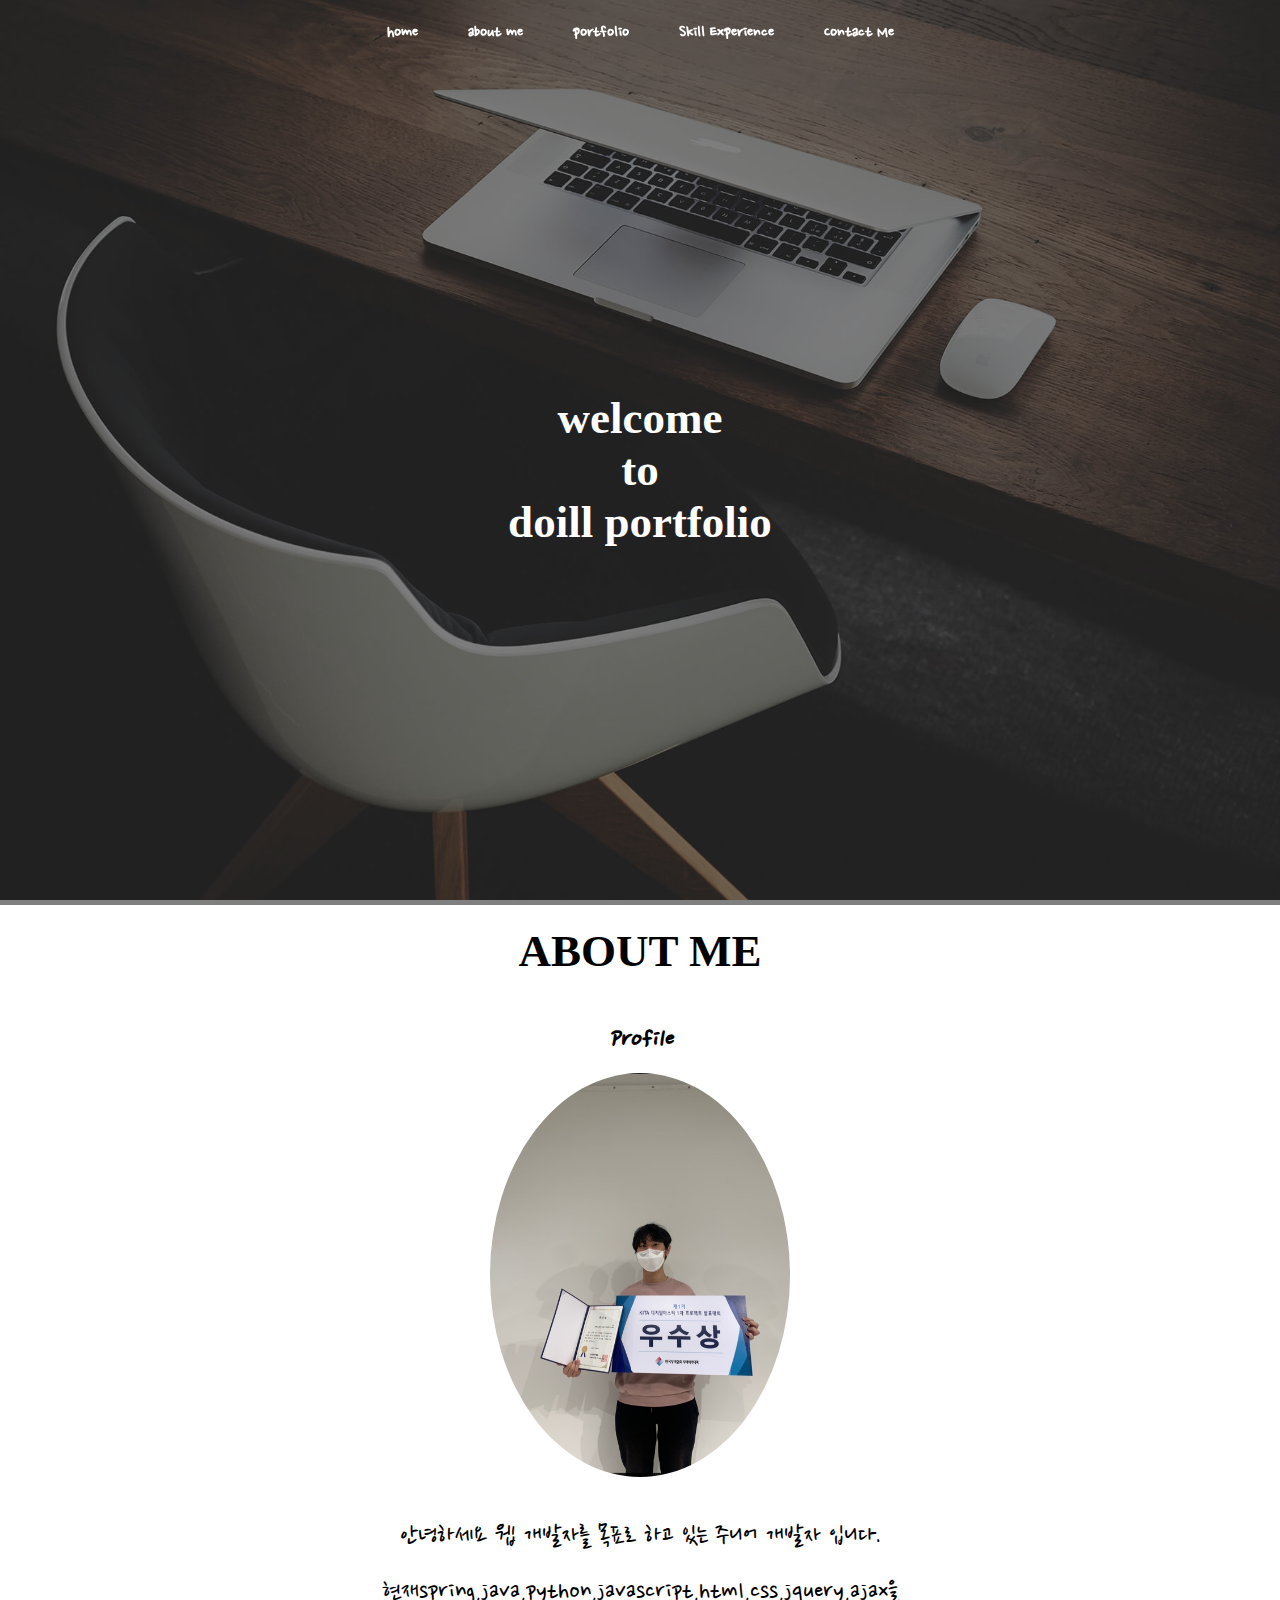
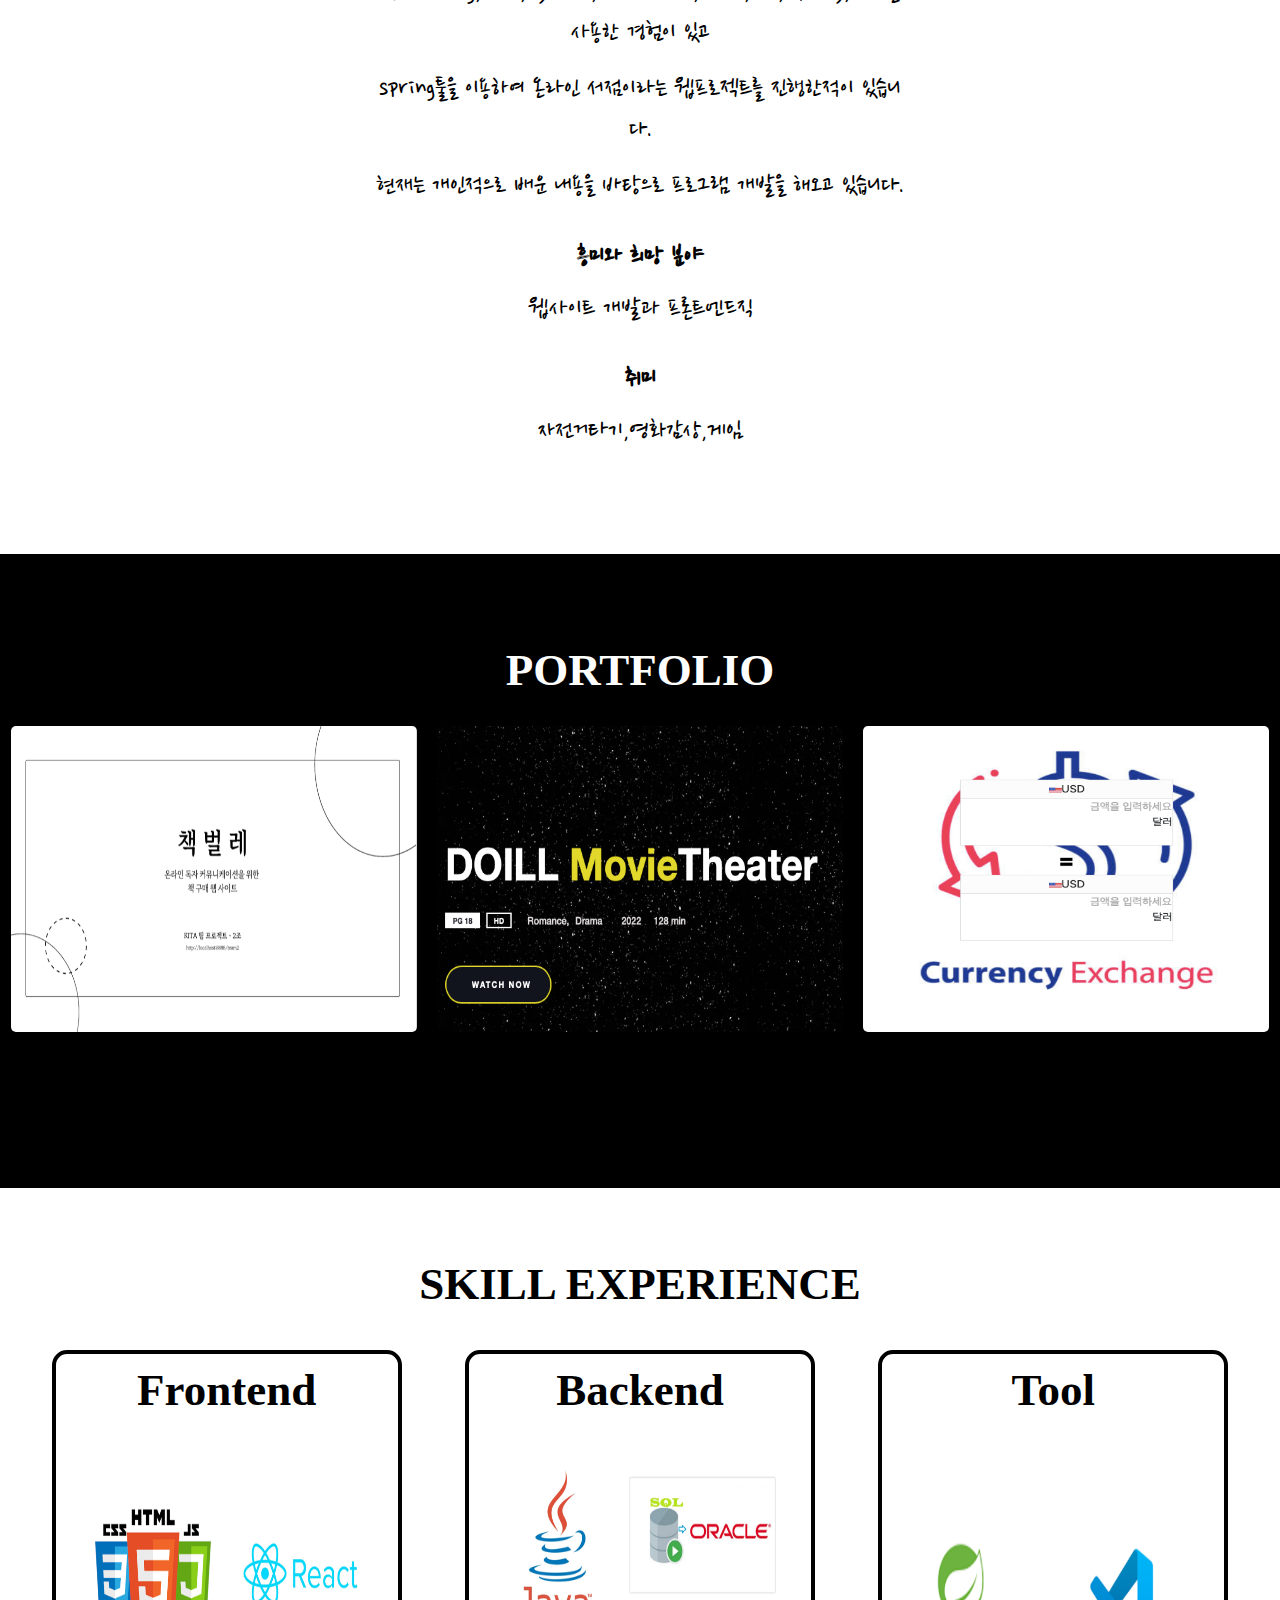
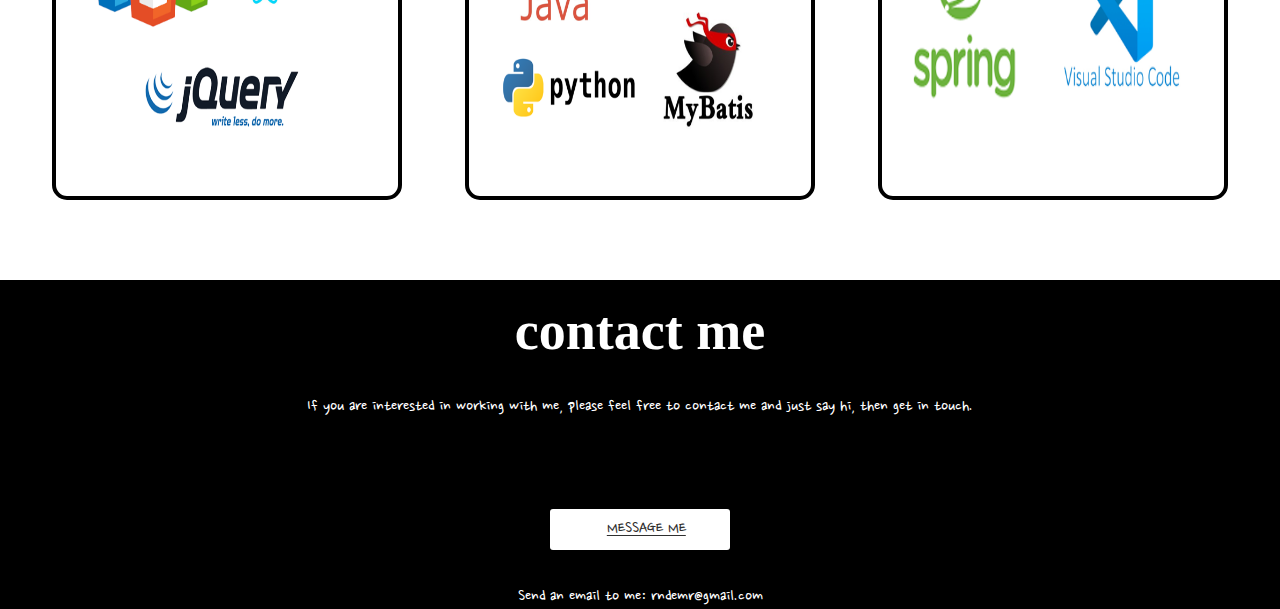
==== index.html @ 22a246d1 "Update index.html" ====
<!DOCTYPE html>
<html lang="en">
<head>
    <meta charset="UTF-8">
    <meta http-equiv="X-UA-Compatible" content="IE=edge">
    <meta name="viewport" content="width=device-width, initial-scale=1.0">
    <title>Document</title>
    <link rel="stylesheet" href="./css/style.css">
     <link rel="stylesheet" href="./css/oo.css">


</head>

<body>
<nav class="navbar">
  <ul>
    <li>
      <li><a href="#home">home</a></li>
      <li><a href="#about">about me</a></li>
      <li><a href="#portfolio">portfolio</a></li>
      <li><a href="#skill">Skill Experience</a></li>
      <li><a href="#contact">Contact Me</a></li>
    </li>
  </ul>
</nav>

<section id="home">
  <div class="main">
    <h1 class="headings">welcome <br> to<br>doill portfolio</h1>
  </div>
</section>

<section id="about">
  <h1 class="headings">ABOUT ME</h1>
    <div id="intro">
      <!-- <h2>doill nam</h2> -->
      <body class="wrap">
        <div class="content">
            <h1 class="heading-lv1 text-center">Profile</h1>
            <figure class="profile-image">
                <img src="picture/vi.jpeg" width="300" height="300">
            </figure>
          
 <div class="card_bx">
            <p class="text text-center" style="font-size: 150%;">안녕하세요 웹 개발자를 목표로 하고 있는 주니어 개발자 입니다. </p>
            <p class="text text-center">현재spring,java,python,javascript,html,css,jquery,ajax을 사용한 경험이 있고</p>
            <p class="text text-center">spring툴을 이용하여 온라인 서점이라는 웹프로젝트를 진행한적이 있습니다.</p> 
            <p class="text text-center">현재는 개인적으로 배운 내용을 바탕으로 프로그램 개발을 해오고 있습니다.</p>
            </p>

            <h3 class="heading-lv3 heading-margin text-center">흥미와 희망 분야</h3>
            <p class="text text-center">웹사이트 개발과 프론트엔드직</p>

            <h3 class="heading-lv3 heading-margin text-center">취미</h3>
            <p class="text text-center">자전거타기,영화감상,게임</p>
            
        </div>
          
        
             
    </ul>
    </div>
  </div>
</div>

</section>

<section id="portfolio">
<h1 class="headings">PORTFOLIO</h1>
<!-- <div class="gallery">
  <a href="bookworm/bookworm.html"><img src="bookworm/image/bookworm.png"></a>
  <a href="환율/currency.html"><img src="환율/exchange.png"></a>
  <a href="movie/movie1.html"><img src="movie/doillmovie.png"></a>
</div> -->
<div class="product-container">

  <div class="card">
    <div class="image">
      <img
        src="./bookworm/image/bookworm.png"/>
       
    </div>

       <a href="./bookworm/bookworm.html"><button  class="buy-button details">
        포트폴리오로 이동
      </button></a>
 
  </div>

  <!-- Second Product -->

  <div class="card">
    <div class="image">
      <img
        src="./movie/doillmovie.png"
      />
    </div>

    <a href="./movie/movie1.html"><button  class="buy-button details">
      포트폴리오로 이동
    </button></a>
 
  </div>
  
<!--       Third Product -->
  <div class="card">
    <div class="image">
      <img
        src="exchang/exchange.png">
      
    </div>

    <a href="./exchang/currency.html"><button  class="buy-button details">
      포트폴리오로 이동
    </button></a>
 
  </div>
  

  
  
</section>

<section id="skill">
  <div class="scroll2" id="scroll2">
      <div class="inner">
        <div class="header">
          <h1 class="headings" style="color: black;">SKILL EXPERIENCE</h1>
        </div>
        <div class="row">
          <div class="box">
              <h1 class="headings">Frontend</h1>
              <img src="./picture/front.png" alt="" class="img">
              
          </div>

          <div class="box">
              <h1 class="headings">Backend</h1>
              <img src="./picture/back.png" alt="" class="img">
              
          </div>

          <div class="box">
              <h1 class="headings">Tool</h1>
              <img src="./picture/tool.png" alt="" class="img">
              
          </div>
      </div>
    </div>
</section>


<section class="section section-contact js-section" data-section="contact" data-bg-color="rgb(78,245,207)" id="contact">
  <h1 class="contact_title">contact me</h1>
  <div class="row row-center">
      <div class="span-8 columns">
      </div>
  </div>

  <div class="row row-center">

      <div class="span-8 span-l-6 columns ">

          <div class="section-contact-para-wrapper">

              <p class="section-contact-para">If you are interested in working with me, please feel free to contact me and just say hi, then get in touch.</p>

          </div>


          <div class="section-contact-btn-wrapper">

              <a href="mailto:rndemr@gmail.com" class=" section-contact-btn"><i class="fa fa-envelope section-contact-btn-icon btn-icon" aria-hidden="true"></i>Message me</a>
              
          </div>

          <div class="section-contact-para-small">
              <p class="section-contact-para-small">Send an email to me: <span class="email">rndemr@gmail.com</span></p>
          </div>


      </div>

  </div>

</section>

</body>
</html>
---- css/style.css ----
@import url('https://fonts.googleapis.com/css2?family=Anton&family=Nanum+Pen+Script&display=swap');

*{
    margin: 0;
    padding: 0;
    box-sizing: border-box;
    font-family: 'Anton', sans-serif;
    font-family: 'Nanum Pen Script', cursive;
    font-size: large;
    
}

/* navbar */
.navbar{
    display: flex;
    justify-content: center;
    align-items: center;
    background-color: rgba(0, 0, 0, 0.5);
    position: sticky;
    top: 0;

}

.navbar ul{
    display: flex;
    list-style: none;
    margin: 20px 0px;
}

.navbar ul li{
    font-family: century;
    font-size: 1.1rem;
    font-weight: bold;

}

.navbar ul li a{
    text-decoration: none;
    color: white;
    padding: 8px 25px;
    transition: all .5s ease;

}

.navbar ul li a:hover{
    background-color: white;
    color: black;
    box-shadow: 0 0 10px white;
}

/* home */

#home{
    display: flex;
    flex-direction: column;
    background-color: rgba(0, 0, 0, 0.5);
    height: 840px;
    justify-content: center;
    color: white;
    align-items: center;

    
}

#home::before{
    content: "";
    position: absolute;
    top: 0;
    right: 0;
    background: url("../picture/masthead.jpg") no-repeat center center/cover;
    height: 900px;
    width: 100%;
    z-index: -1;
    opacity: .8;
}

.main{
    display: flex;
    flex-direction: column;
    align-items: center;
    text-align: center;
}

.headings{
    font-family: century;
    font-size: 2.5rem;
    text-align: center;
    /* margin: 40px 0px; */
    margin-bottom: 30px;
    
    

}

.headings1{
    font-family: century;
    font-size: 2.5rem;
    text-align: center;
    /* margin: 40px 0px; */
    margin-bottom: 30px;
    
    

}

.btn{
    padding: 10px 35px;
    background-color: transparent;
    border: 1px solid white;
    color: white;
    outline: none;
    transition:  .6s ease;
}

.btn:hover{
    cursor: pointer;
    background-color: white;
    color: black;
    box-shadow: 0 0 5px white, 0 0 10px white 0 0 15px white;
    font-weight: bold;
}




/* about section */
#about{
    display: flex;
    flex-direction: column;
    box-sizing: border-box;
    padding: 20px;
    margin-bottom: 50px;

}
.content {
    width: 100%;
    max-width: 600px;
    margin: 0 auto;
    padding: 16px;
    background-color: #fff;

}

.content .card_bx {
    width: 100%;
    max-width: 600px;
    /* border: solid 1px black; */
    margin: 0 auto;
    padding: 16px;
    background-color: #fff;
    
}
.text text-center{
    font-family: 'Anton', sans-serif;
    font-family: 'Nanum Pen Script', cursive;
} 

.heading-lv1 {
    font-size: 32px;
    font-style: italic;
    
}

.heading-lv2 {
    font-size: 24px;
    
}

.heading-lv3 {
    font-size: 20px;
}

.heading-margin {
    margin-top: 32px;
}

.text {
    margin: 16px 0 0;
    font-size: 16px;
    line-height: 1.5;
    
}

.text-center {
    text-align: center;
    font-family: 'Nanum Pen Script', cursive;
    font-size: 150%;
}

.profile-image {
    margin: 16px 0 0;
    text-align: center;
}

.profile-image img {
    width: 300px;
    height: auto;
    border-radius: 50%;
}


a:hover {
    text-decoration: none;
}




/* portfolio section */
#portfolio{
    display: flex;
    flex-direction: column;
    background-color: black;
    color: white;
    box-sizing: border-box;
    padding: 90px;
    margin-bottom: 50px;
    align-items: center;
}

/* .gallery{
    display: flex;
    flex-wrap: wrap;
    justify-content: space-around;
    box-sizing: border-box;
    margin-bottom: 100px;
}

.gallery img{
    width: 360px;
    height: 240px;
    margin: 10px;
}

.gallery img:hover{
    transform: scale(1.1);
    box-shadow: 1px 2px 10px 5px solid #000;
}

html{
    scroll-behavior: smooth;
} */

.product-list {
    background-color: #dfe6e9;
    padding: 3em;
  }
  
  .product-list .card {
    background-color: white;
    border-radius: 10px;
    padding: 1em;
    box-shadow: 0px 10px 5px #b2bec3;
    text-align: center;
    font-family: "Poppins";
  }
  
  .card .title {
    font-size: 18px;
    font-weight: bold;
  }
  
  .card img {
    width: 406px;
    height: 306px;
    border-radius: 5px;
  }

  
  .card .text {
    text-align: left;
    margin-left: 2em;
    margin-bottom: 0.5em;
    font-size: 12px;
  }
  
  .buy-button {
    background-color: #f9ca24;
    border: none;
    padding: 1em;
    border-radius: 5px;
    font-weight: bold;
    width: 100%;
    cursor: pointer;
  }
  .buy-button:hover {
    box-shadow: 0px 5px 5px #b2bec3;
    color: #eb4d4b;
  }
  
  .product-container {
    display: grid;
    grid-template-columns: 1fr 1fr 1fr;
    grid-column-gap: 20px;
    grid-row-gap: 40px;
  }
  
  .align-center {
    text-align: center;
  }
 
  
  .card:hover img {
    transform: scale(1.1);
    transition: 1s ease;
  }
  
  .card .details {
    position: relative;
    top: 50px;
    transition: 2s ease;
    visibility: hidden;
    opacity: 0;
  }
  
  .card:hover .details {
    opacity: 1;
    visibility: visible;
    top: 15px;
    transition: 2s ease;
  }

  
  .card:hover .text,
  .card:hover .title {
    opacity: 0;
    transition: 1 ease;
  }
  

  

/* skills */
#skill{
    display: flex;
    flex-direction: column;
    box-sizing: border-box;
    padding: 20px;
    margin-bottom: 50px;
}

.row{
    display: flex;
    justify-content: space-around;
    flex-wrap: wrap;
    /* box-sizing: border-box; */

    

}

.box{
    display: flex;
    flex-direction: column;
    width: 350px;
    height: 450px;
    border: 4px solid black;
    margin: 10px;
    align-items: center;
    text-align: justify;
    padding: 10px;
    border-radius: 15px;
    background-size: 100% 200%;
    
}

.img{
    width: 340px;
    height: 472px;
}

.box:hover{
    transform: scale(1.1);
    box-shadow: 1px 2px 10px 5px solid #000;
}

.section-contact {
    color:white;
    background-color: black;
    text-align: center;

}

@media only screen and (max-width: 48em) {
    .section-contact {
        -webkit-transition: min-height 100000000s ease;
        transition:min-height 100000000s ease
    }
}

@media only screen and (min-width: 48em) and(max-width: 55em) {
    .section-contact {
        -webkit-transition: min-height 100000000s ease;
        transition:min-height 100000000s ease
    }
}

.section-contact .section-contact-para-wrapper {
    margin-top: 3rem;
    font-size:1.5em;
    
}

.section-contact .section-contact-btn-wrapper {
    position: relative;
    margin:5rem auto 0 auto;
    text-align: center;
    align-items: center;
    
}

.section-contact .section-contact-btn {
    display: inline-block;
    width: 10rem;
    padding: .5em;
    font-weight: 500;
    font-size: 1em;
    color: #2F2F2F;
    background: #fff;
    border: none;
    border-radius: 3px;
    text-transform: uppercase;
    -webkit-transition: all .5s;
    transition:all .5s;
}

.section-contact .section-contact-btn .btn-icon {
    color: #2F2F2F;
    -webkit-transition: all .5s;
    transition:all .5s;
    
}

.section-contact .section-contact-btn:hover {
    background: #2F2F2F;
    color:#fff;
    text-align: center;
}

.section-contact .section-contact-btn:hover .btn-icon {
    color:#fff;
}

.section-contact .section-contact-btn-icon {
    margin-right:.7rem;
}

.section-contact .section-contact-para-small {
    margin-top: 2rem;
    font-size:1em;
}


.contact_title{
    font-family: century;
    font-size: 3rem;
    text-align: center;
    position: relative ;
    top:20px;

}
---- css/oo.css ----
@font-face {
    font-family: japan;
    src: url(./Boku2-Bold.otf)
}

.wf-nicomoji {  
    font-family: "japan";
    text-align: center;
    }
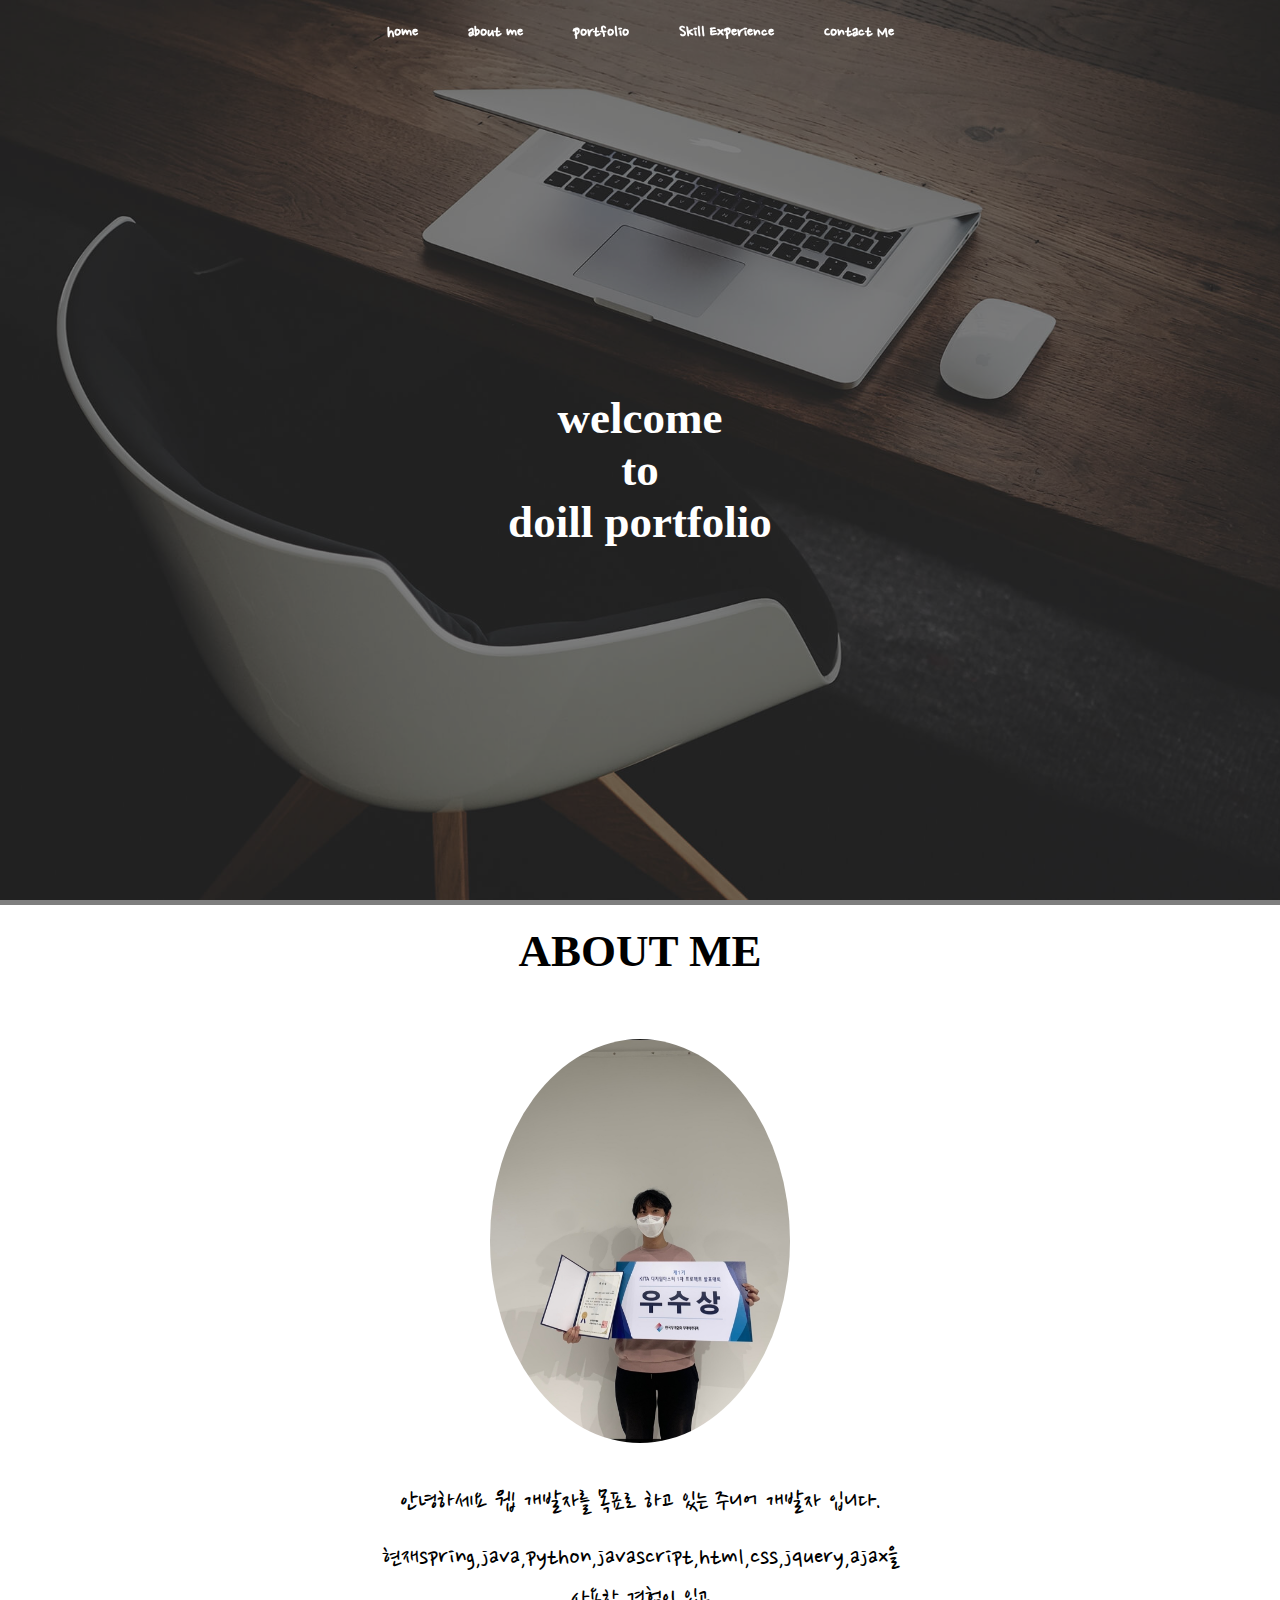
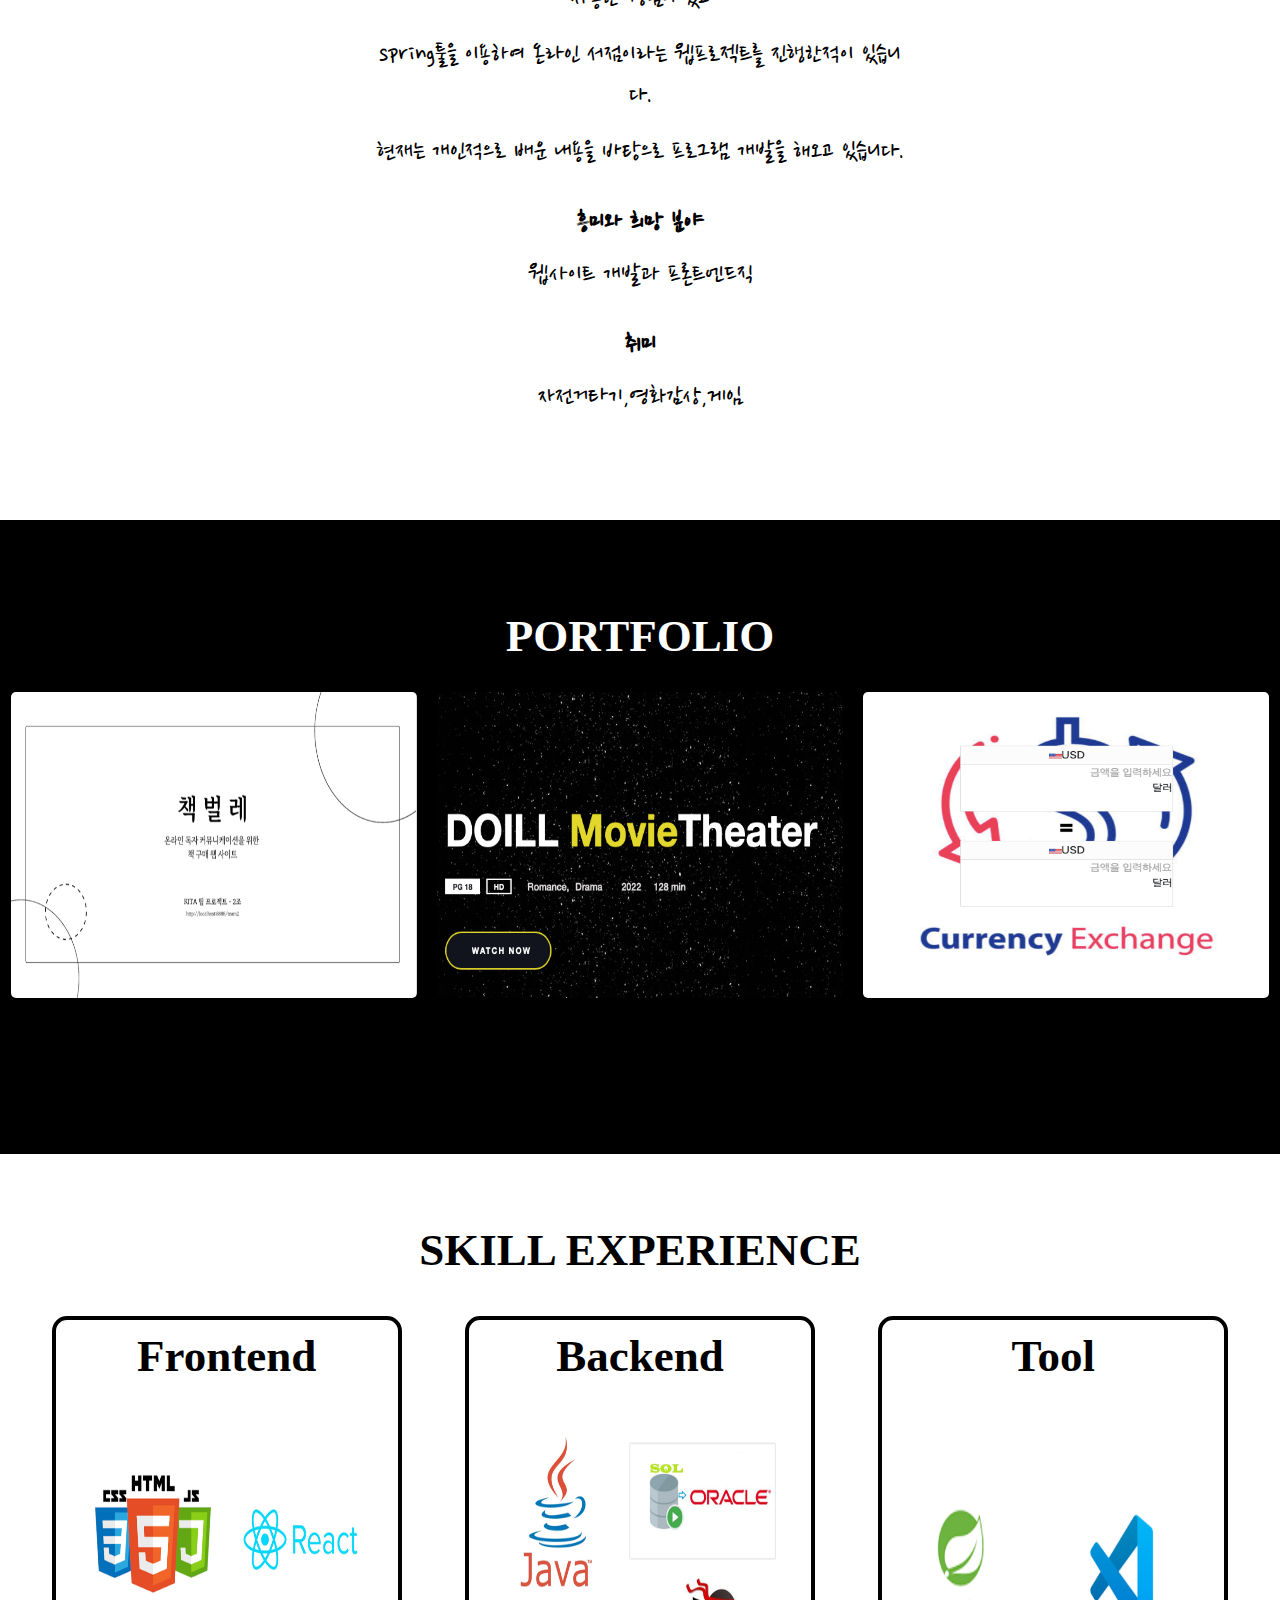
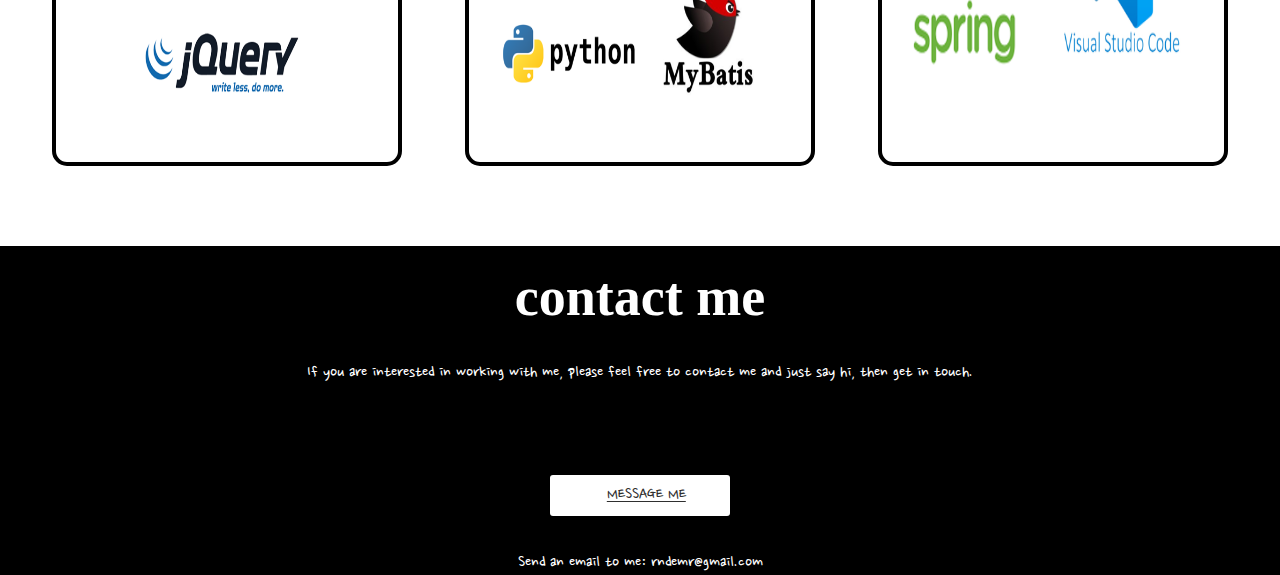
==== commit 507024d9: "Update index.html" ====
--- a/index.html
+++ b/index.html
@@ -36,7 +36,6 @@
       <!-- <h2>doill nam</h2> -->
       <body class="wrap">
         <div class="content">
-            <h1 class="heading-lv1 text-center">Profile</h1>
             <figure class="profile-image">
                 <img src="picture/vi.jpeg" width="300" height="300">
             </figure>
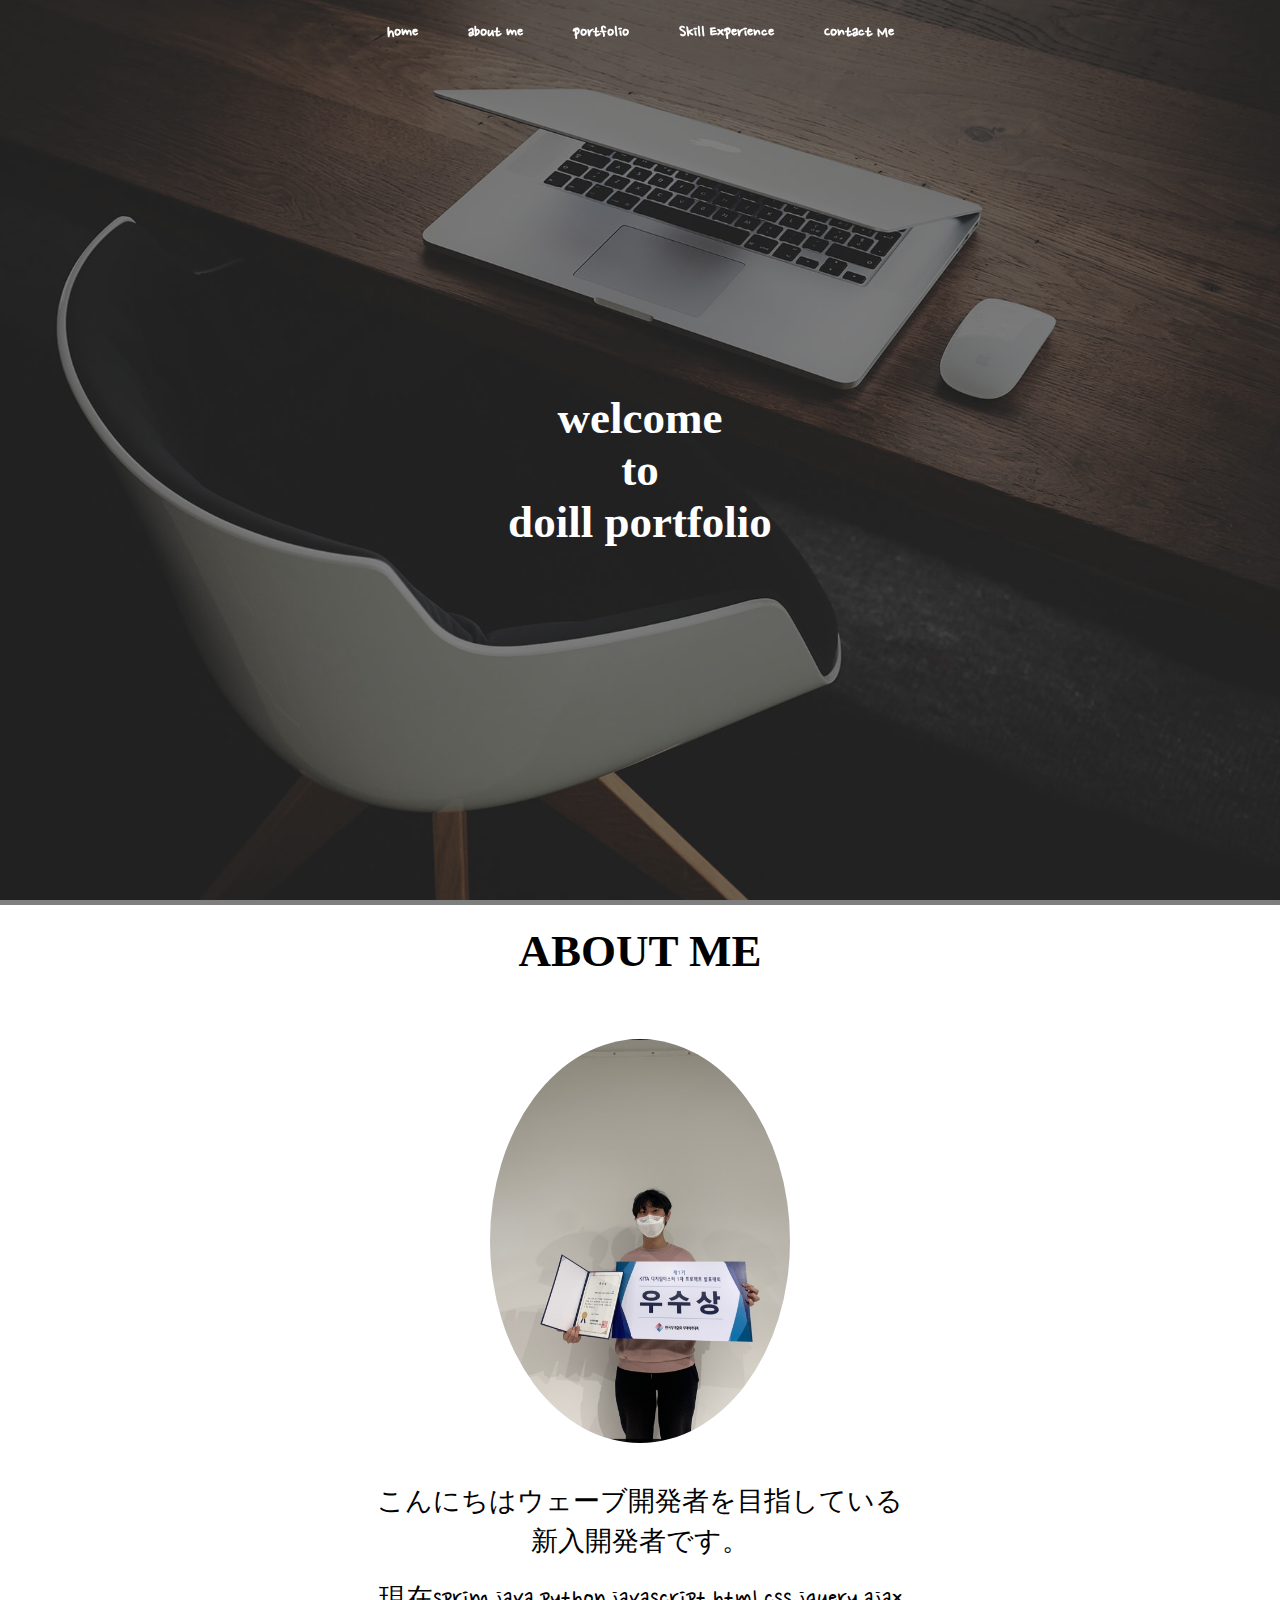
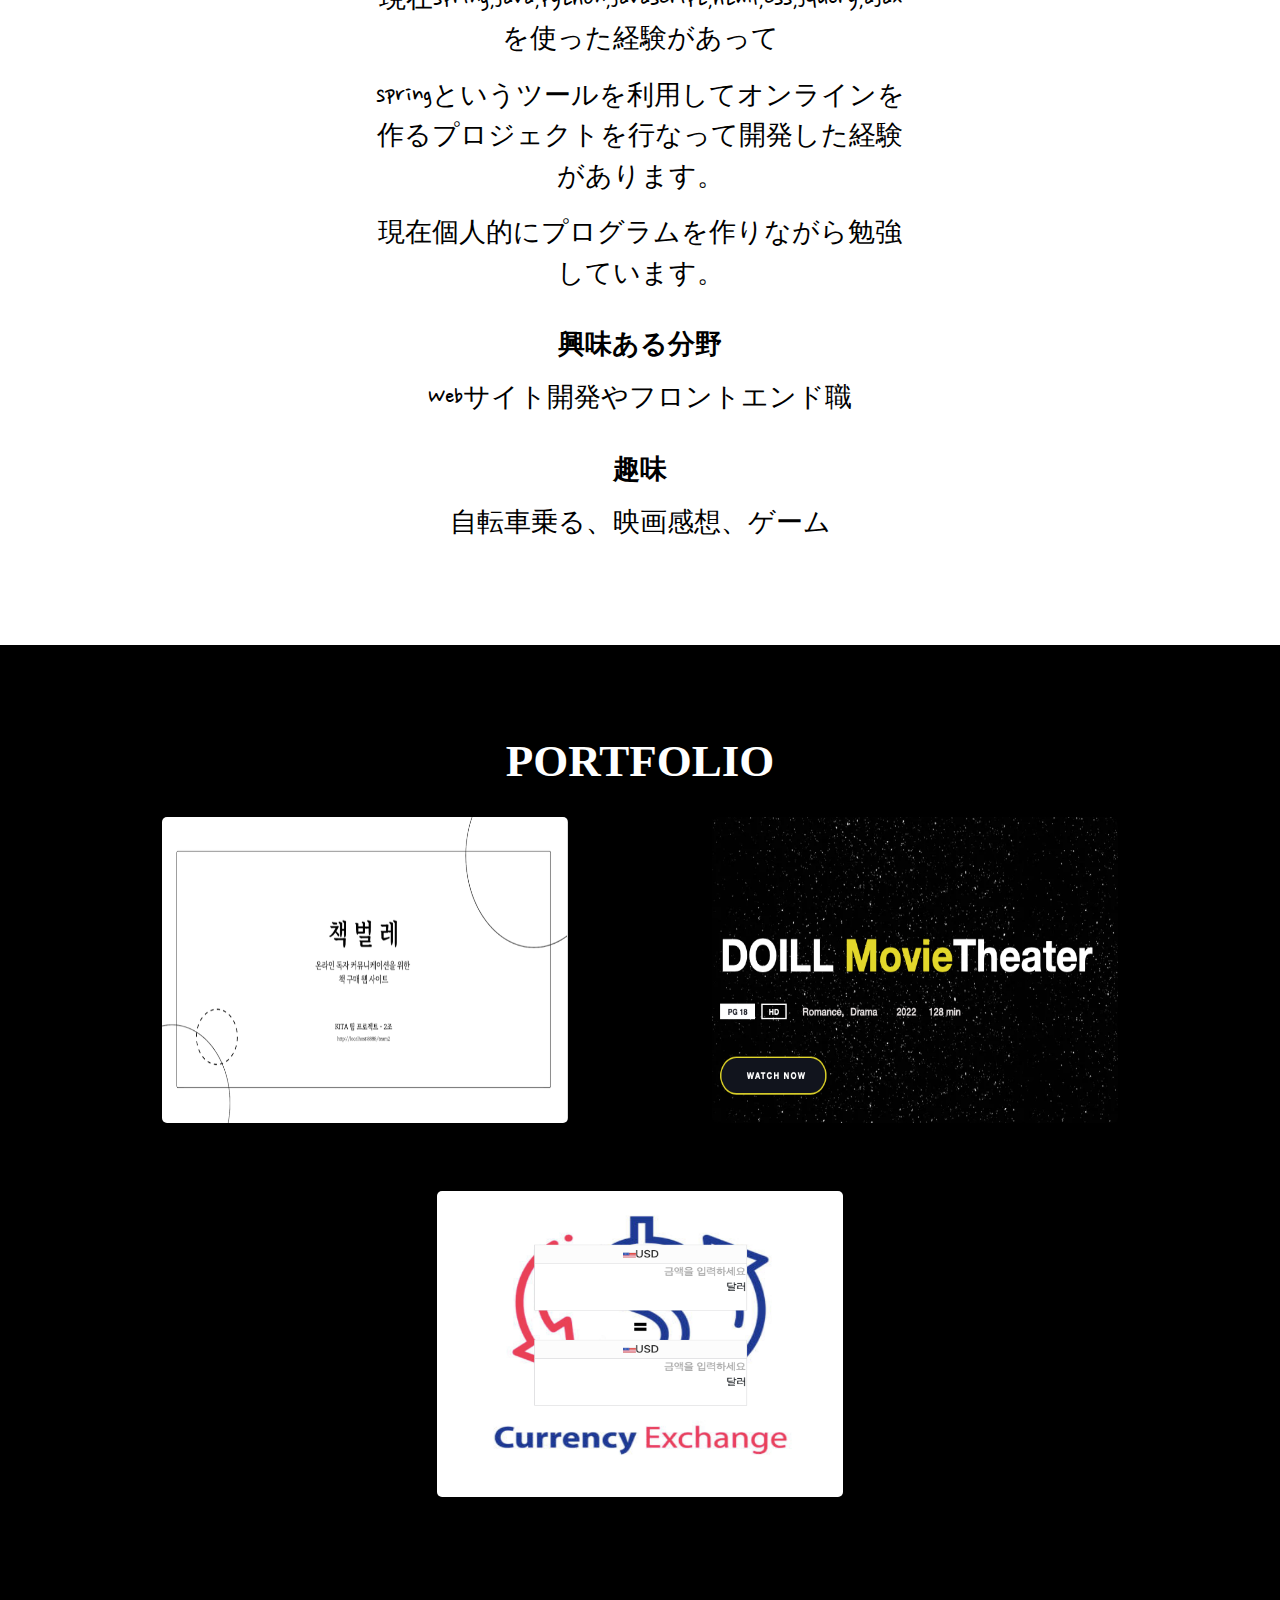
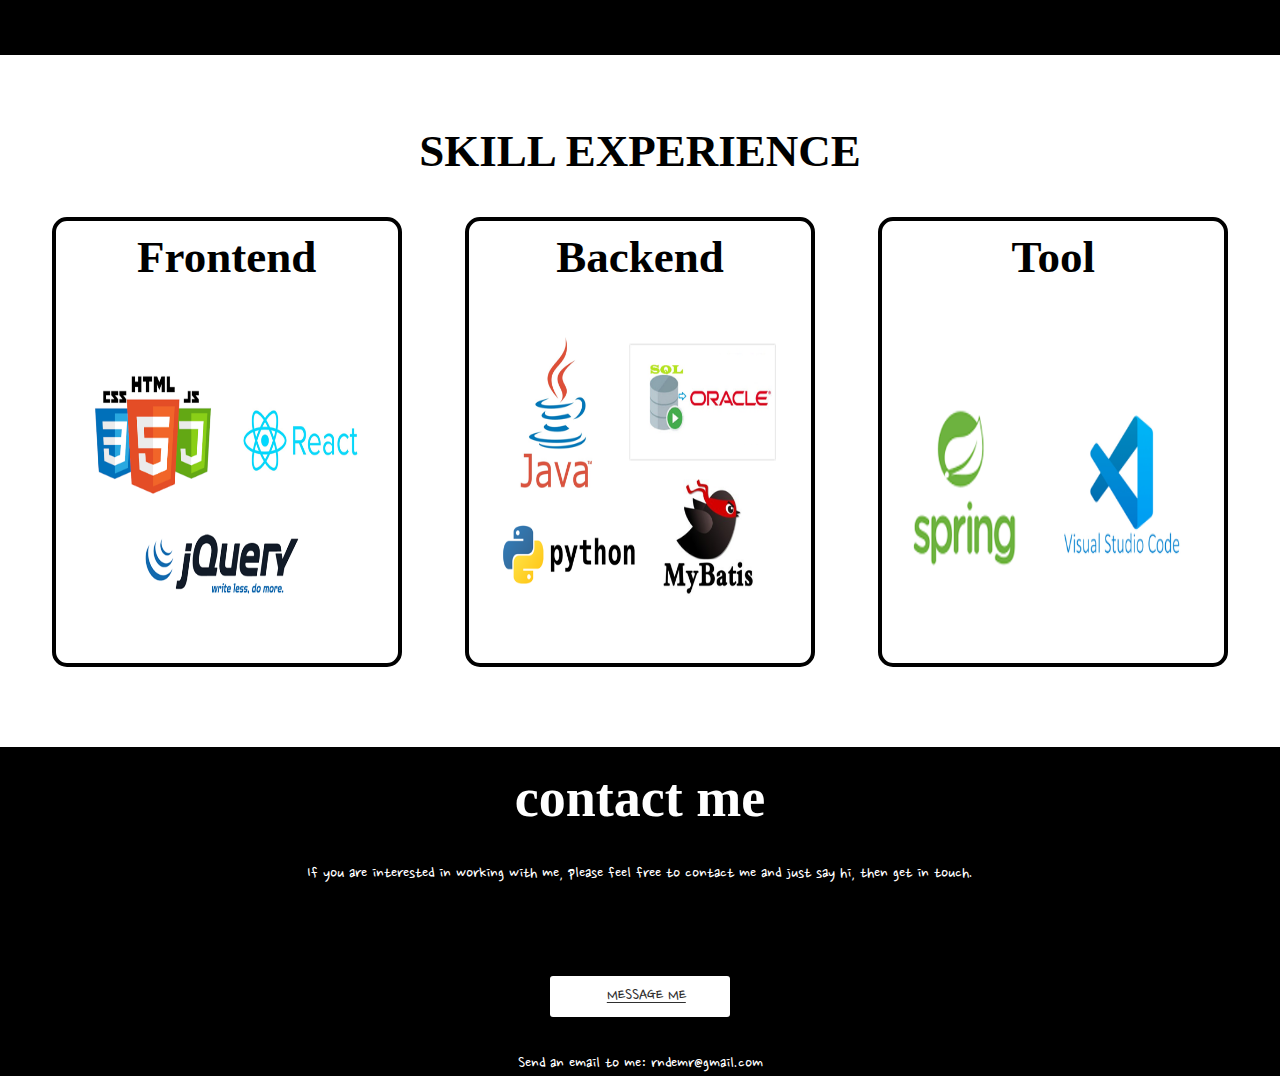
==== commit c6a86eaa: "Update index.html" ====
--- a/index.html
+++ b/index.html
@@ -7,6 +7,8 @@
     <title>Document</title>
     <link rel="stylesheet" href="./css/style.css">
      <link rel="stylesheet" href="./css/oo.css">
+         <link rel="stylesheet" href="./css/phone.css" media="screen and (max-width:530px)">
+
 
 
 </head>
@@ -40,20 +42,20 @@
                 <img src="picture/vi.jpeg" width="300" height="300">
             </figure>
           
- <div class="card_bx">
-            <p class="text text-center" style="font-size: 150%;">안녕하세요 웹 개발자를 목표로 하고 있는 주니어 개발자 입니다. </p>
-            <p class="text text-center">현재spring,java,python,javascript,html,css,jquery,ajax을 사용한 경험이 있고</p>
-            <p class="text text-center">spring툴을 이용하여 온라인 서점이라는 웹프로젝트를 진행한적이 있습니다.</p> 
-            <p class="text text-center">현재는 개인적으로 배운 내용을 바탕으로 프로그램 개발을 해오고 있습니다.</p>
+<div class="card_bx">
+            <p class="text text-center">こんにちはウェーブ開発者を目指している新入開発者です。</p>
+            <p class="text text-center">現在spring,java,python,javascript,html,css,jquery,ajaxを使った経験があって</p>
+            <p class="text text-center">springというツールを利用してオンラインを作るプロジェクトを行なって開発した経験があります。
+            </p> 
+            <p class="text text-center">現在個人的にプログラムを作りながら勉強しています。</p>
             </p>
 
-            <h3 class="heading-lv3 heading-margin text-center">흥미와 희망 분야</h3>
-            <p class="text text-center">웹사이트 개발과 프론트엔드직</p>
+            <h3 class="heading-lv3 heading-margin text-center">興味ある分野</h3>
+            <p class="text text-center">Webサイト開発やフロントエンド職</p>
 
-            <h3 class="heading-lv3 heading-margin text-center">취미</h3>
-            <p class="text text-center">자전거타기,영화감상,게임</p>
-            
-        </div>
+            <h3 class="heading-lv3 heading-margin text-center">趣味</h3>
+            <p class="text text-center">自転車乗る、映画感想、ゲーム</p>
+            </div>
           
         
              
@@ -80,8 +82,8 @@
        
     </div>
 
-       <a href="./bookworm/bookworm.html"><button  class="buy-button details">
-        포트폴리오로 이동
+       <a href="./bookworm/kkk.html"><button  class="buy-button details">
+        ポートフォリオに移動
       </button></a>
  
   </div>
@@ -96,7 +98,7 @@
     </div>
 
     <a href="./movie/movie1.html"><button  class="buy-button details">
-      포트폴리오로 이동
+      ポートフォリオに移動
     </button></a>
  
   </div>
@@ -110,7 +112,7 @@
     </div>
 
     <a href="./exchang/currency.html"><button  class="buy-button details">
-      포트폴리오로 이동
+      ポートフォリオに移動
     </button></a>
  
   </div>
--- a/css/style.css
+++ b/css/style.css
@@ -241,20 +241,7 @@
     scroll-behavior: smooth;
 } */
 
-.product-list {
-    background-color: #dfe6e9;
-    padding: 3em;
-  }
-  
-  .product-list .card {
-    background-color: white;
-    border-radius: 10px;
-    padding: 1em;
-    box-shadow: 0px 10px 5px #b2bec3;
-    text-align: center;
-    font-family: "Poppins";
-  }
-  
+
   .card .title {
     font-size: 18px;
     font-weight: bold;
@@ -289,10 +276,9 @@
   }
   
   .product-container {
-    display: grid;
-    grid-template-columns: 1fr 1fr 1fr;
-    grid-column-gap: 20px;
-    grid-row-gap: 40px;
+    display: flex;
+    justify-content: space-around;
+    flex-wrap: wrap;
   }
   
   .align-center {
--- a/css/phone.css
+++ b/css/phone.css
@@ -0,0 +1,13 @@
+#home{
+    height: 820px;
+}
+
+.headings{
+    font-size: 1.7rem;
+}
+
+.card img{
+    width: 275px;
+    height: 150px;
+    margin: 10px;
+}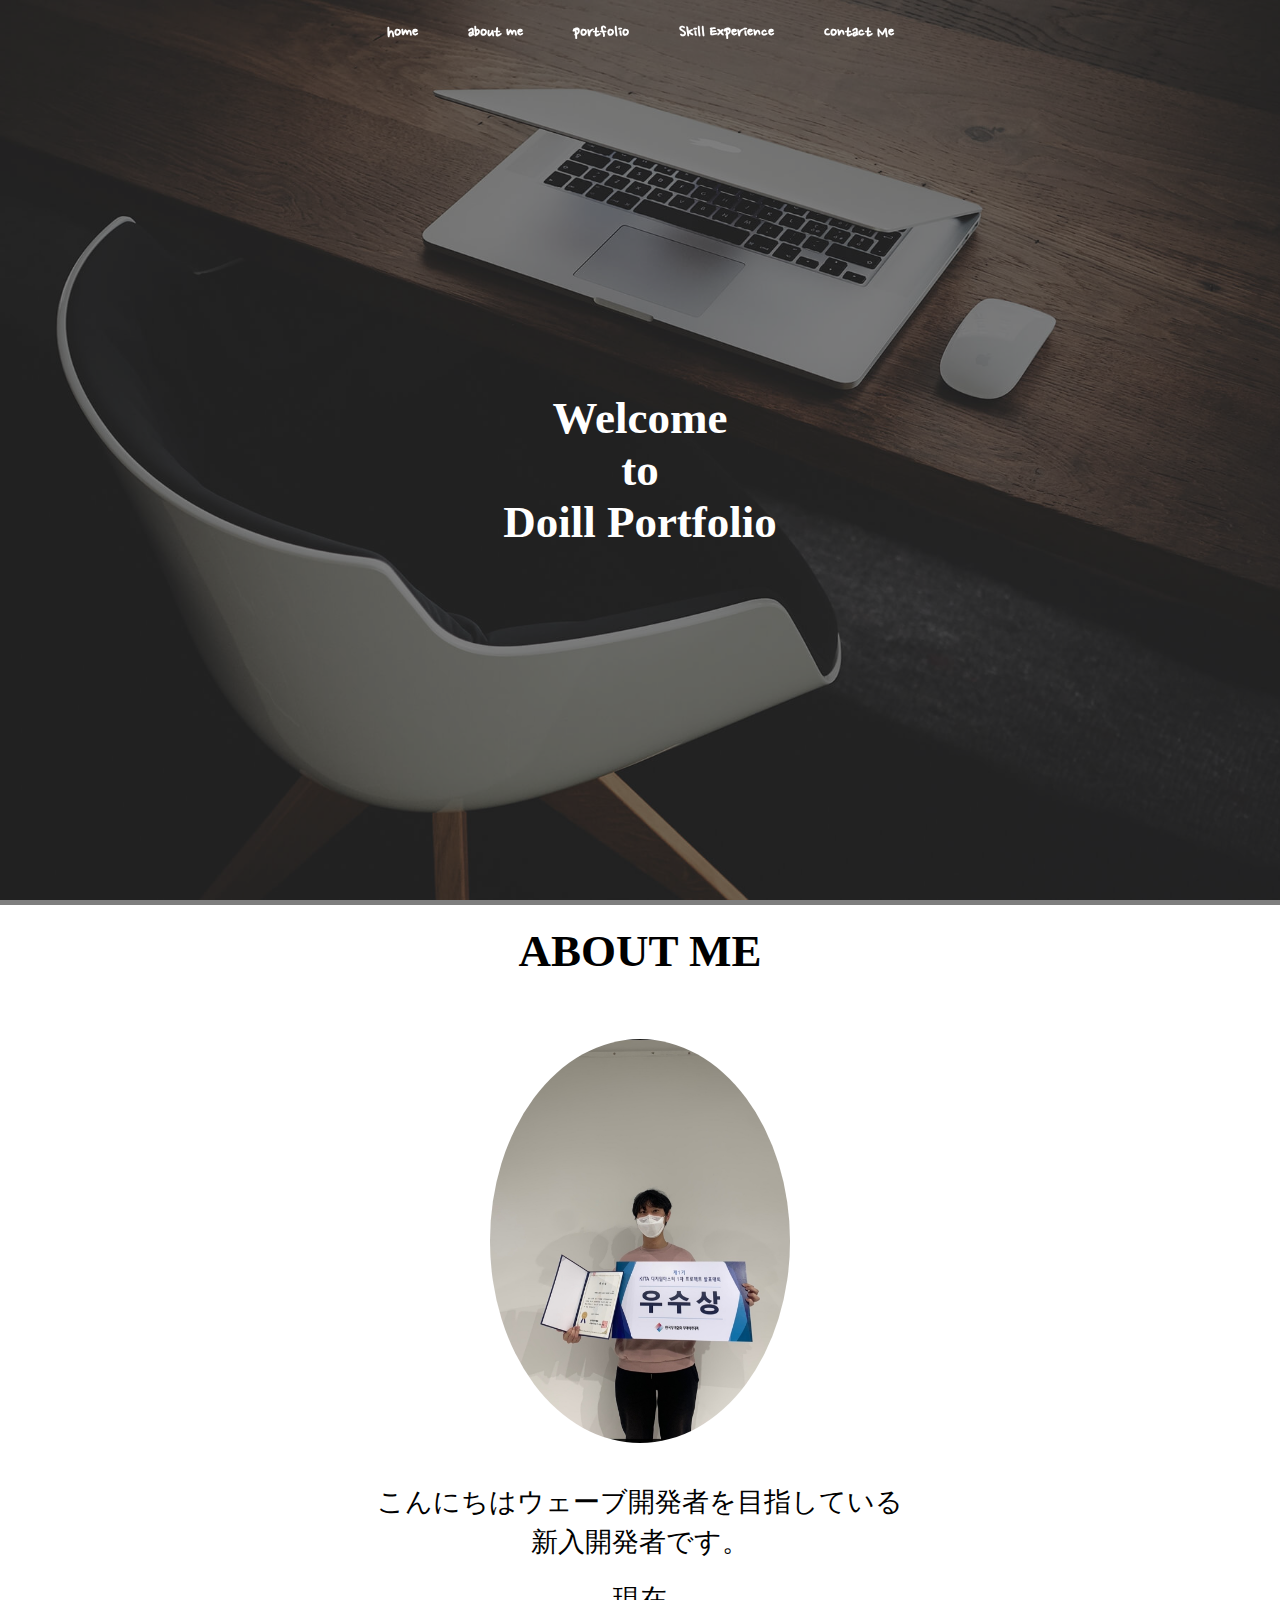
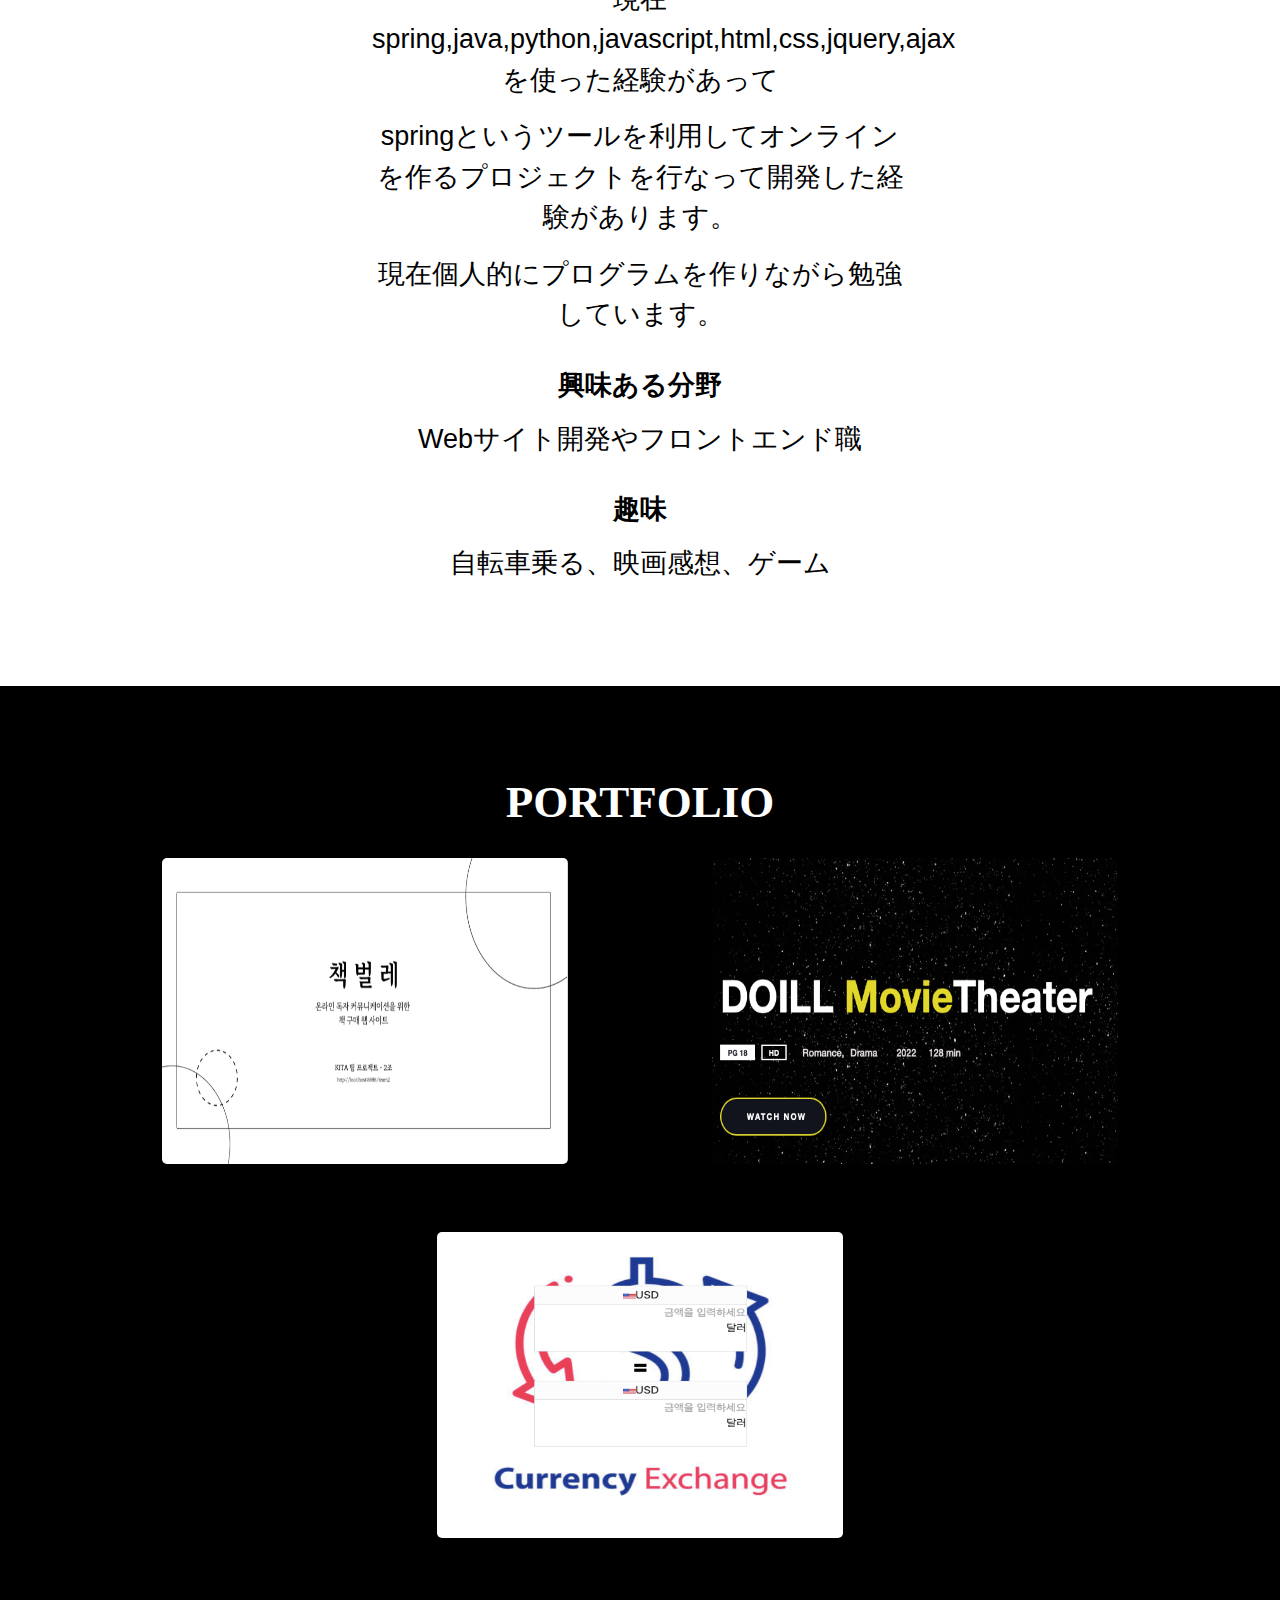
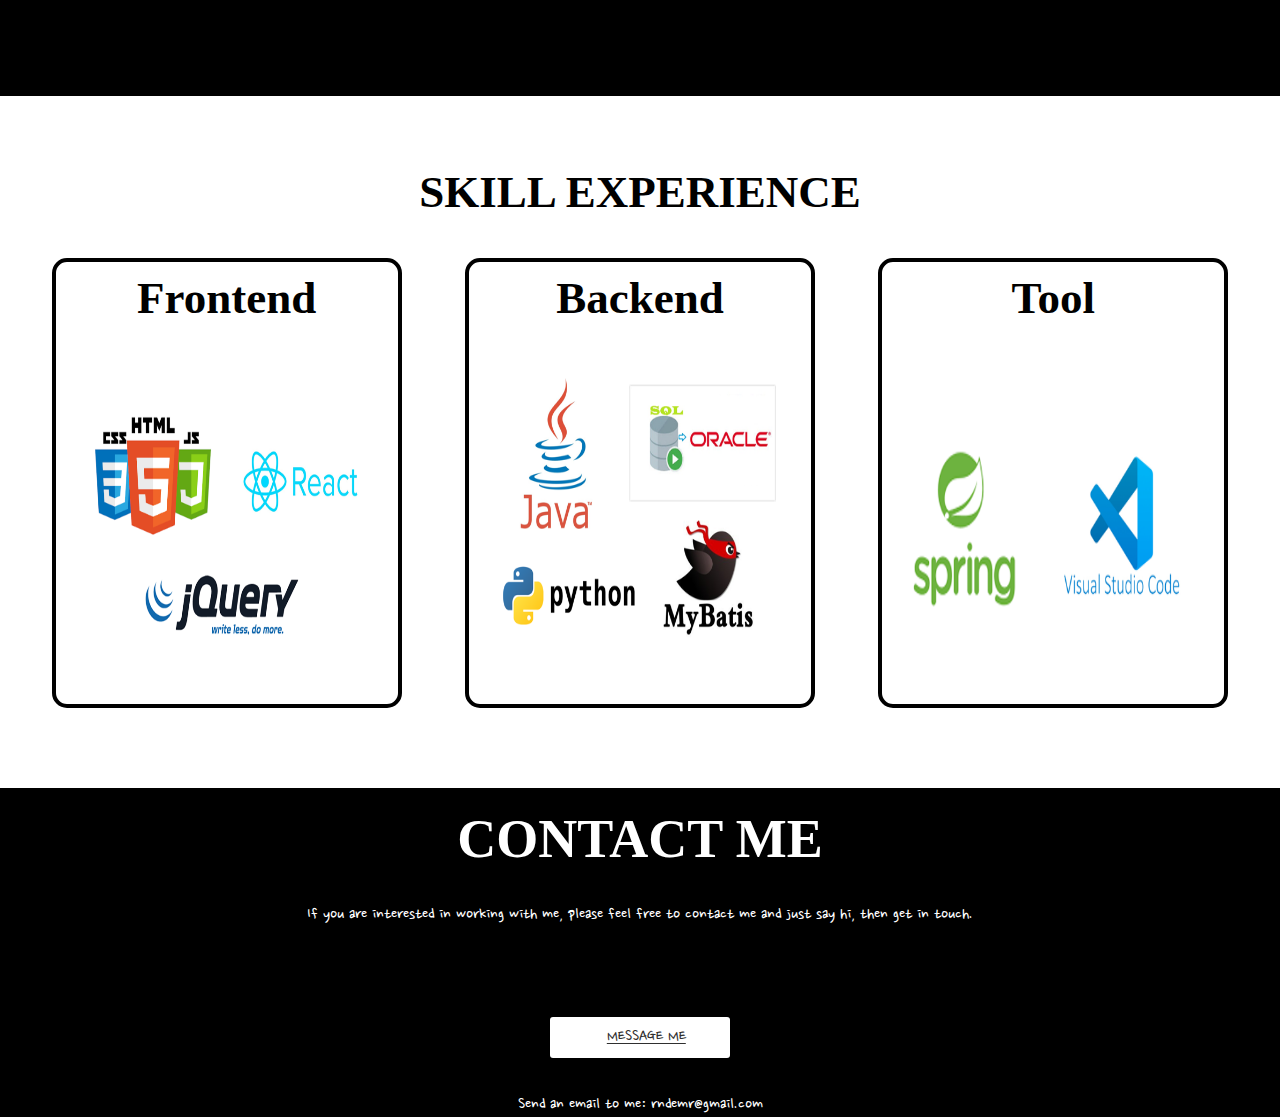
==== commit c91fab1c: "Update index.html" ====
--- a/index.html
+++ b/index.html
@@ -28,14 +28,13 @@
 
 <section id="home">
   <div class="main">
-    <h1 class="headings">welcome <br> to<br>doill portfolio</h1>
+    <h1 class="headings">Welcome <br> to<br>Doill Portfolio</h1>
   </div>
 </section>
 
 <section id="about">
   <h1 class="headings">ABOUT ME</h1>
     <div id="intro">
-      <!-- <h2>doill nam</h2> -->
       <body class="wrap">
         <div class="content">
             <figure class="profile-image">
@@ -152,7 +151,7 @@
 
 
 <section class="section section-contact js-section" data-section="contact" data-bg-color="rgb(78,245,207)" id="contact">
-  <h1 class="contact_title">contact me</h1>
+  <h1 class="contact_title">CONTACT ME</h1>
   <div class="row row-center">
       <div class="span-8 columns">
       </div>
--- a/css/style.css
+++ b/css/style.css
@@ -183,7 +183,7 @@
 
 .text-center {
     text-align: center;
-    font-family: 'Nanum Pen Script', cursive;
+    font-family: -apple-system, BlinkMacSystemFont, Hiragino Kaku Gothic ProN, Hiragino Sans, Yu Gothic Medium, Yu Gothic, sans-serif;
     font-size: 150%;
 }
 
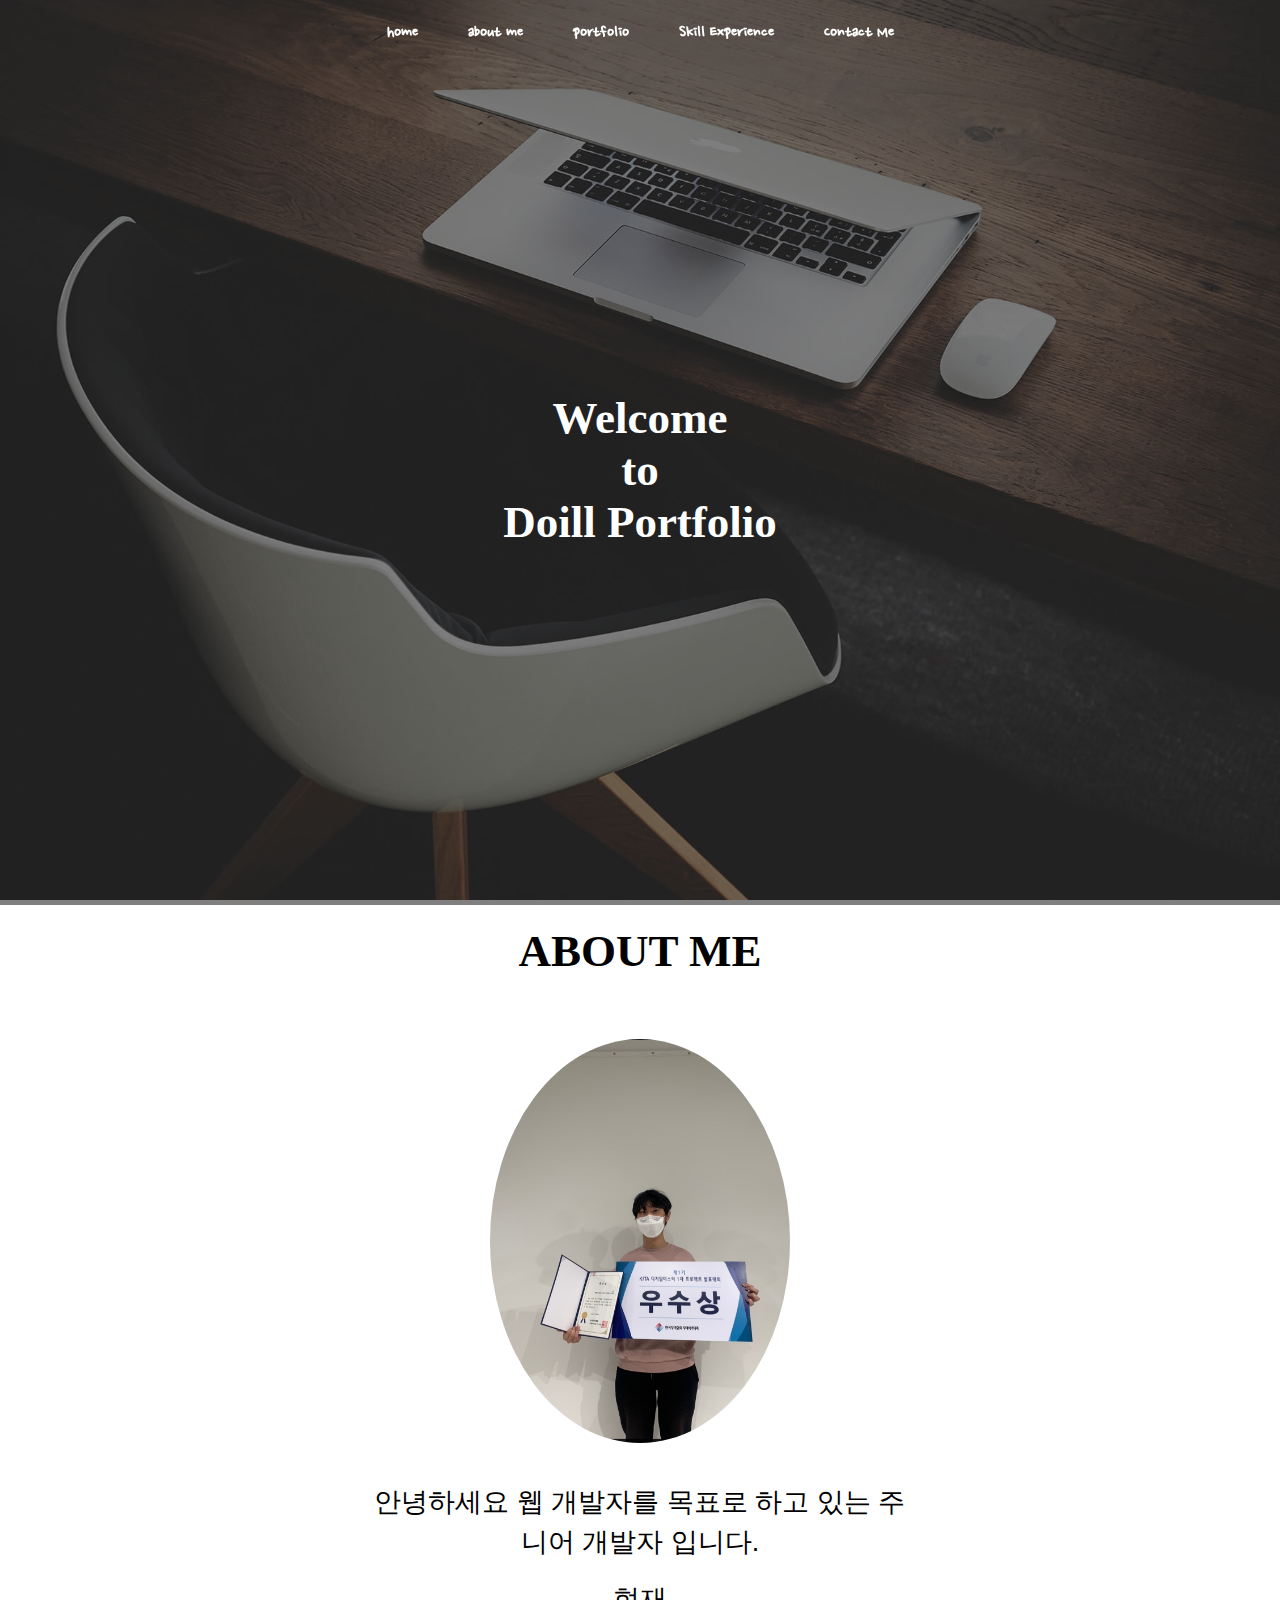
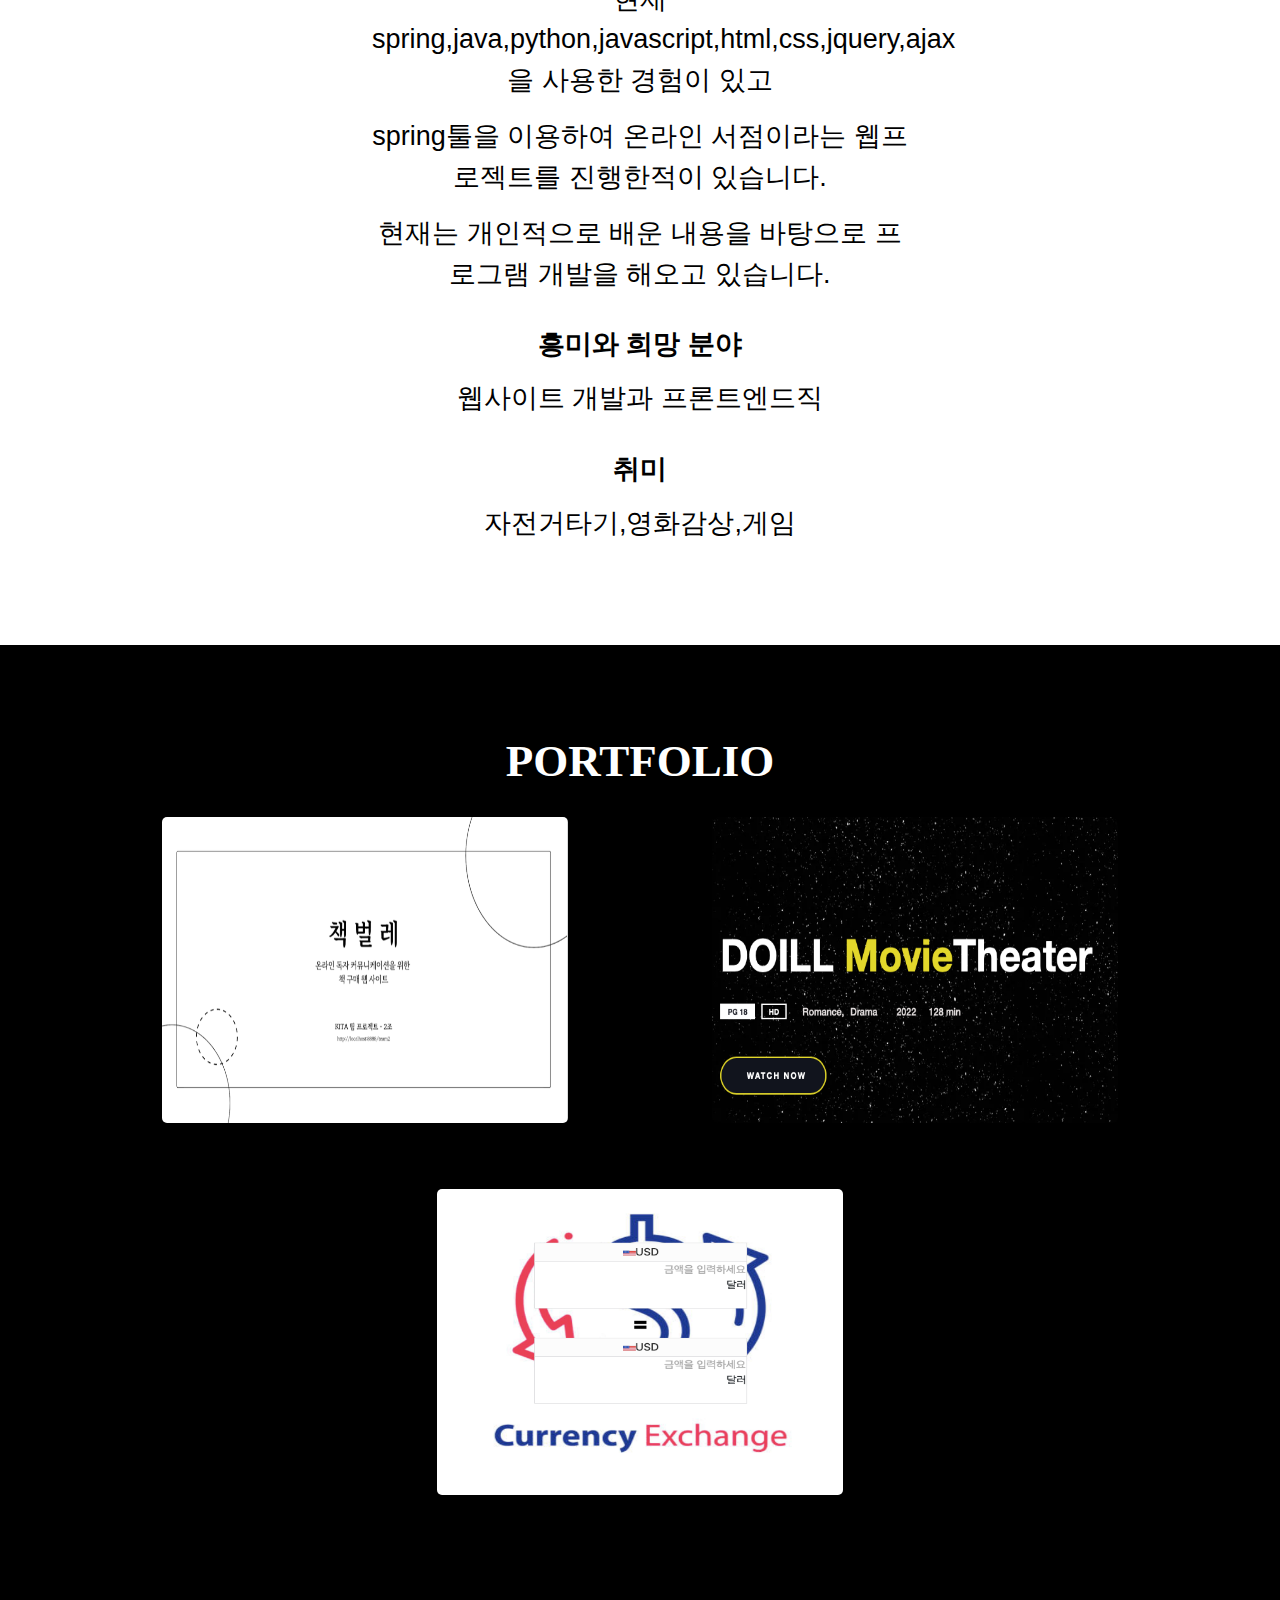
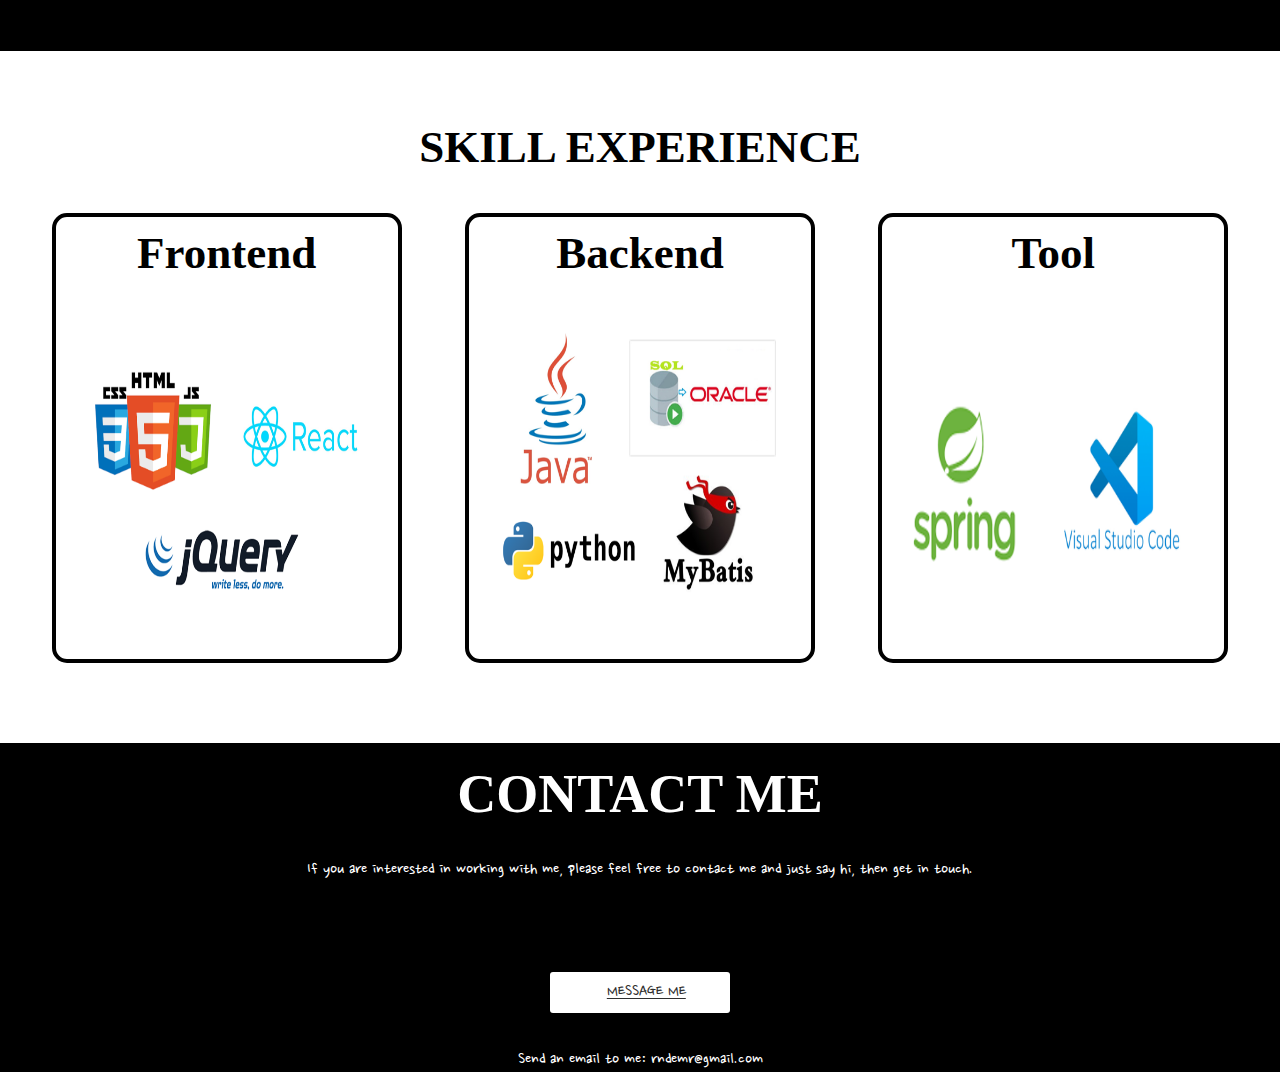
==== commit 50aae26f: "Update index.html" ====
--- a/index.html
+++ b/index.html
@@ -41,20 +41,20 @@
                 <img src="picture/vi.jpeg" width="300" height="300">
             </figure>
           
-<div class="card_bx">
-            <p class="text text-center">こんにちはウェーブ開発者を目指している新入開発者です。</p>
-            <p class="text text-center">現在spring,java,python,javascript,html,css,jquery,ajaxを使った経験があって</p>
-            <p class="text text-center">springというツールを利用してオンラインを作るプロジェクトを行なって開発した経験があります。
-            </p> 
-            <p class="text text-center">現在個人的にプログラムを作りながら勉強しています。</p>
+ <div class="card_bx">
+            <p class="text text-center" style="font-size: 150%;">안녕하세요 웹 개발자를 목표로 하고 있는 주니어 개발자 입니다. </p>
+            <p class="text text-center">현재spring,java,python,javascript,html,css,jquery,ajax을 사용한 경험이 있고</p>
+            <p class="text text-center">spring툴을 이용하여 온라인 서점이라는 웹프로젝트를 진행한적이 있습니다.</p> 
+            <p class="text text-center">현재는 개인적으로 배운 내용을 바탕으로 프로그램 개발을 해오고 있습니다.</p>
             </p>
 
-            <h3 class="heading-lv3 heading-margin text-center">興味ある分野</h3>
-            <p class="text text-center">Webサイト開発やフロントエンド職</p>
+            <h3 class="heading-lv3 heading-margin text-center">흥미와 희망 분야</h3>
+            <p class="text text-center">웹사이트 개발과 프론트엔드직</p>
 
-            <h3 class="heading-lv3 heading-margin text-center">趣味</h3>
-            <p class="text text-center">自転車乗る、映画感想、ゲーム</p>
-            </div>
+            <h3 class="heading-lv3 heading-margin text-center">취미</h3>
+            <p class="text text-center">자전거타기,영화감상,게임</p>
+            
+        </div>
           
         
              
@@ -82,7 +82,7 @@
     </div>
 
        <a href="./bookworm/kkk.html"><button  class="buy-button details">
-        ポートフォリオに移動
+       포트폴리오로이동
       </button></a>
  
   </div>
@@ -97,7 +97,7 @@
     </div>
 
     <a href="./movie/movie1.html"><button  class="buy-button details">
-      ポートフォリオに移動
+      포트폴리오로이동
     </button></a>
  
   </div>
@@ -111,7 +111,7 @@
     </div>
 
     <a href="./exchang/currency.html"><button  class="buy-button details">
-      ポートフォリオに移動
+      포트폴리오로이동
     </button></a>
  
   </div>
